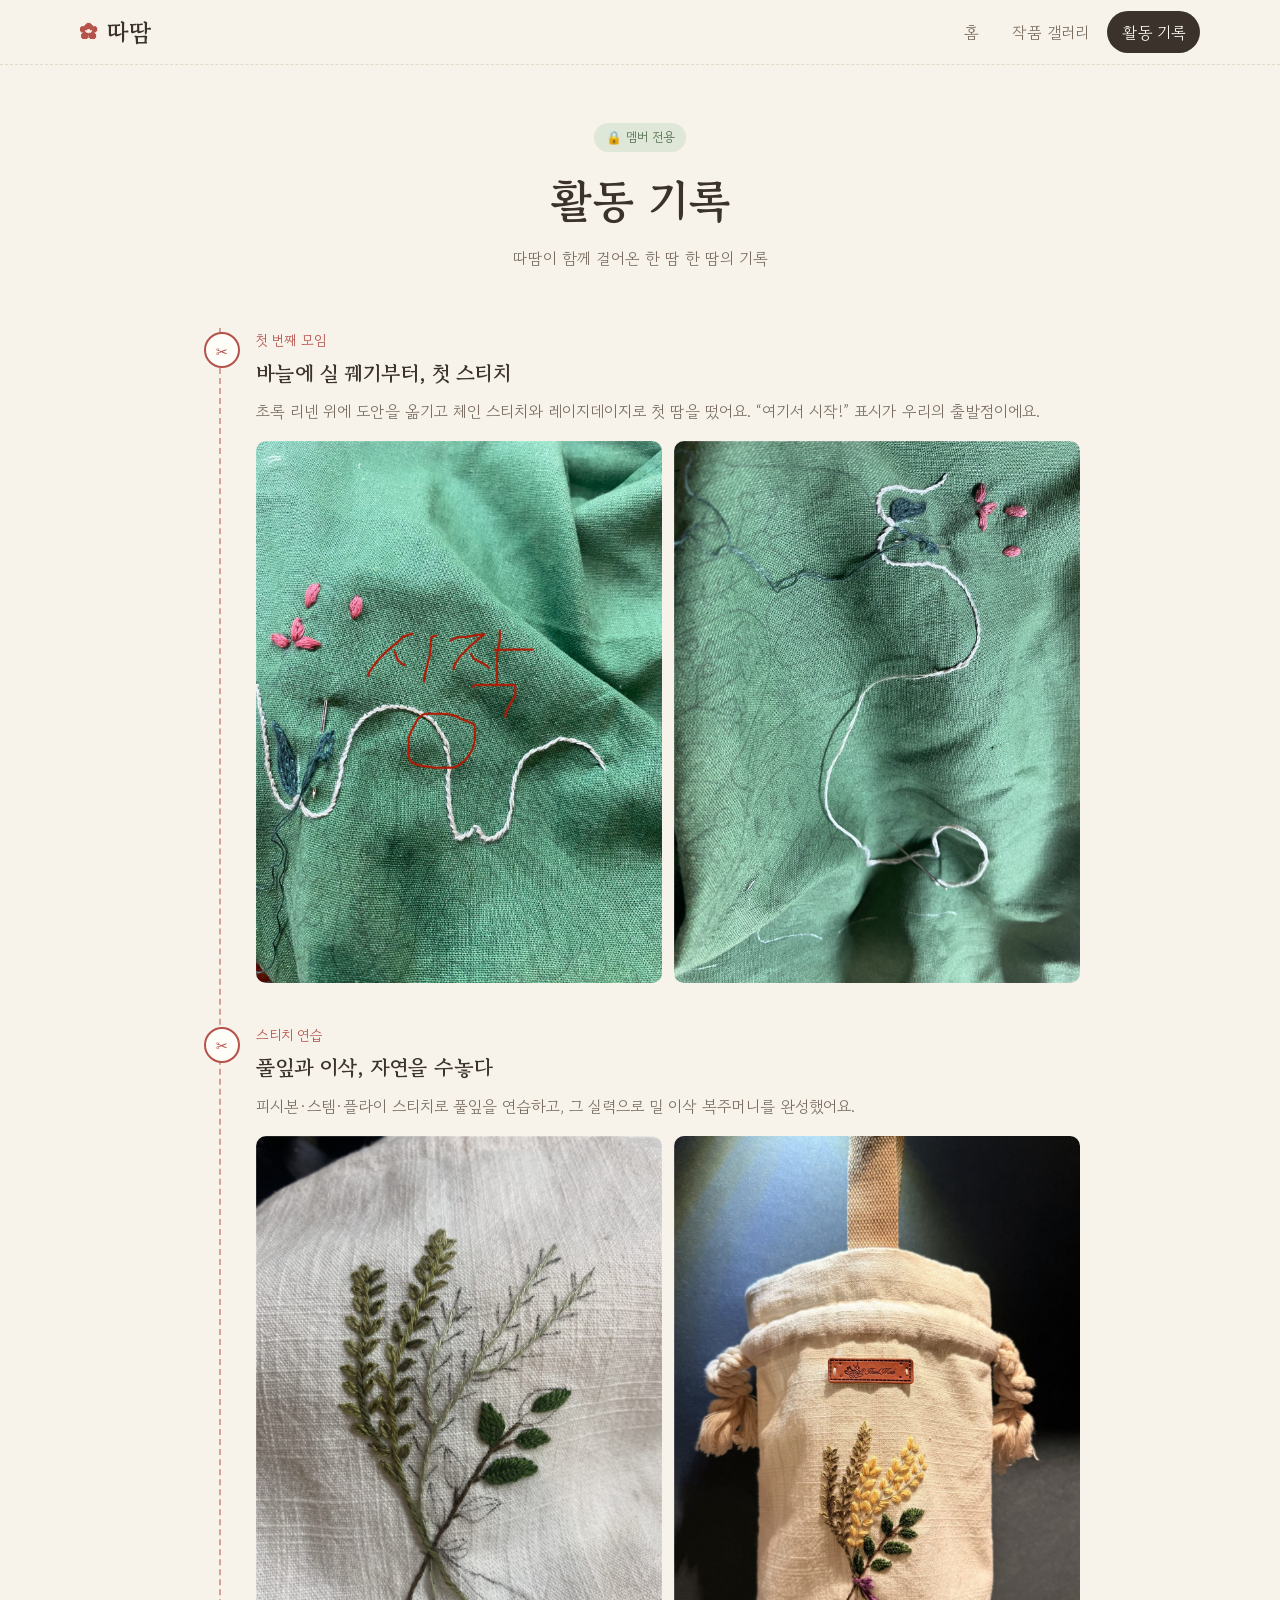
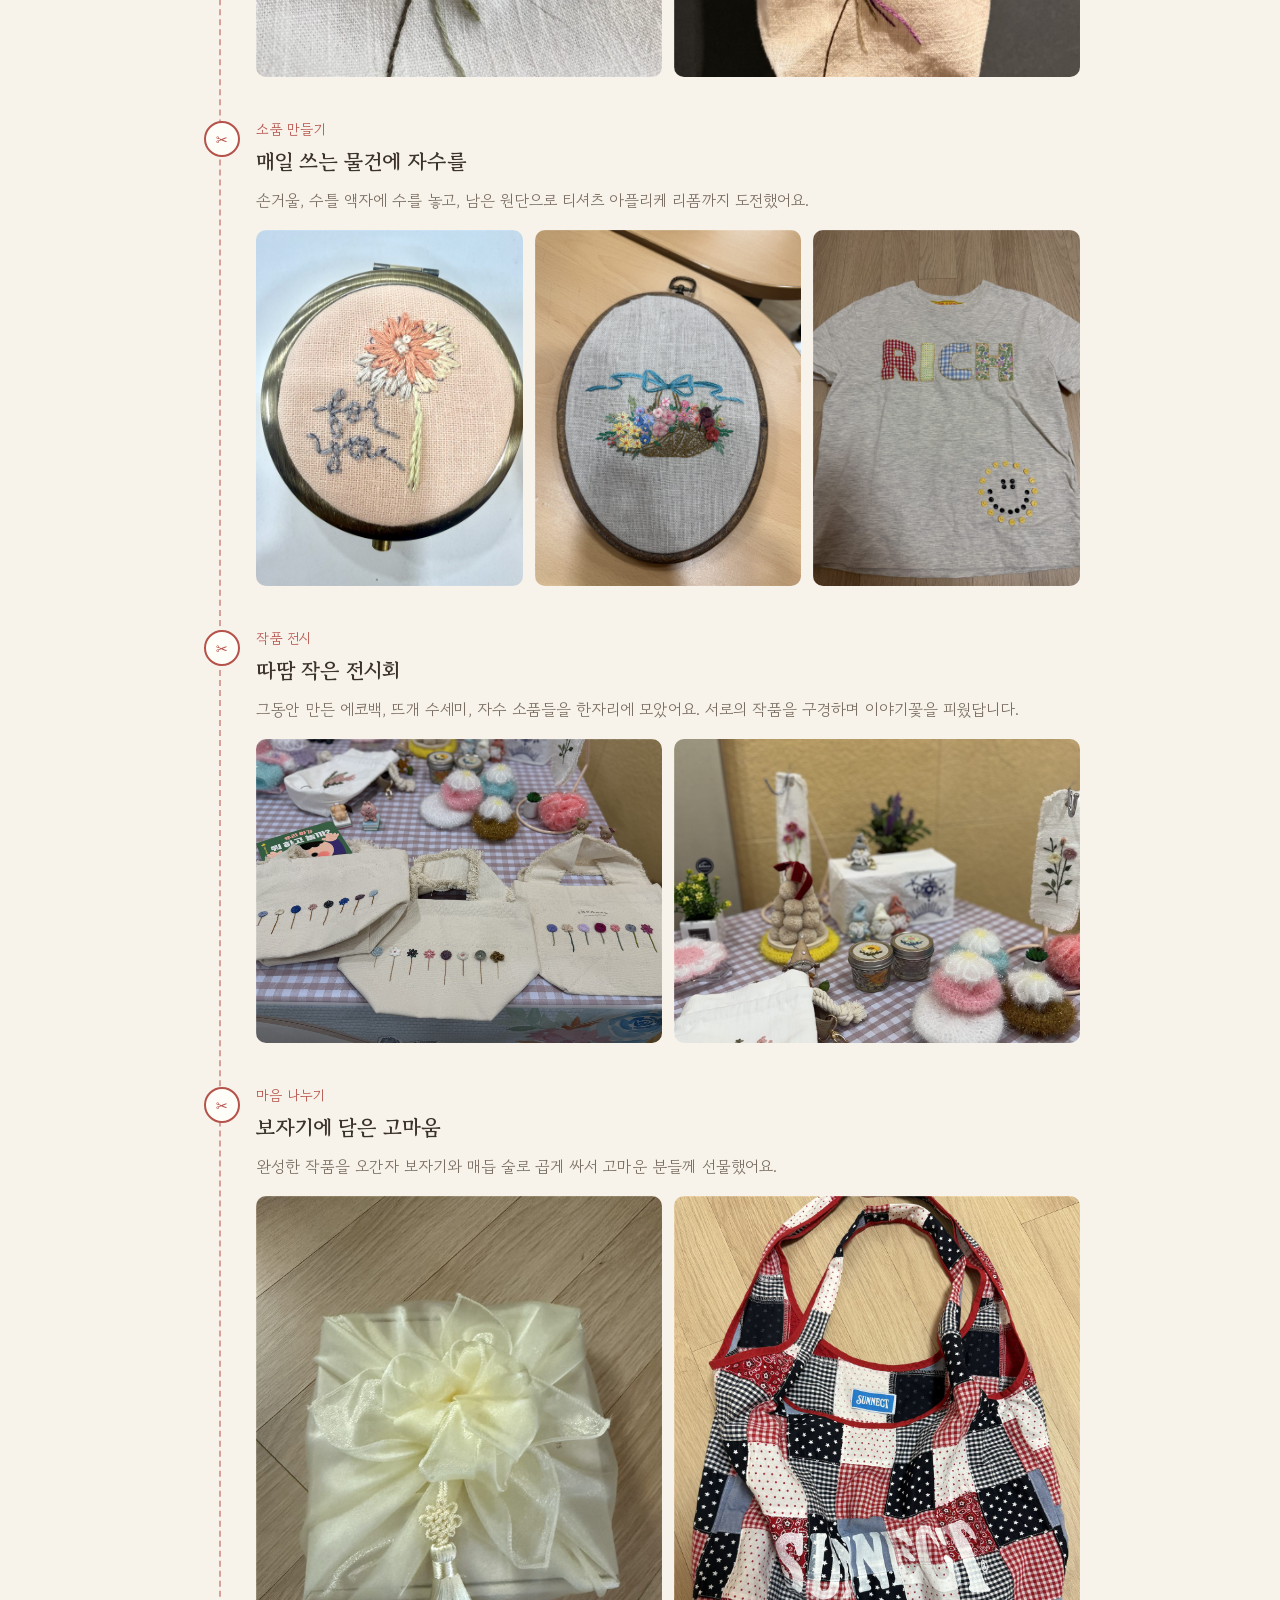
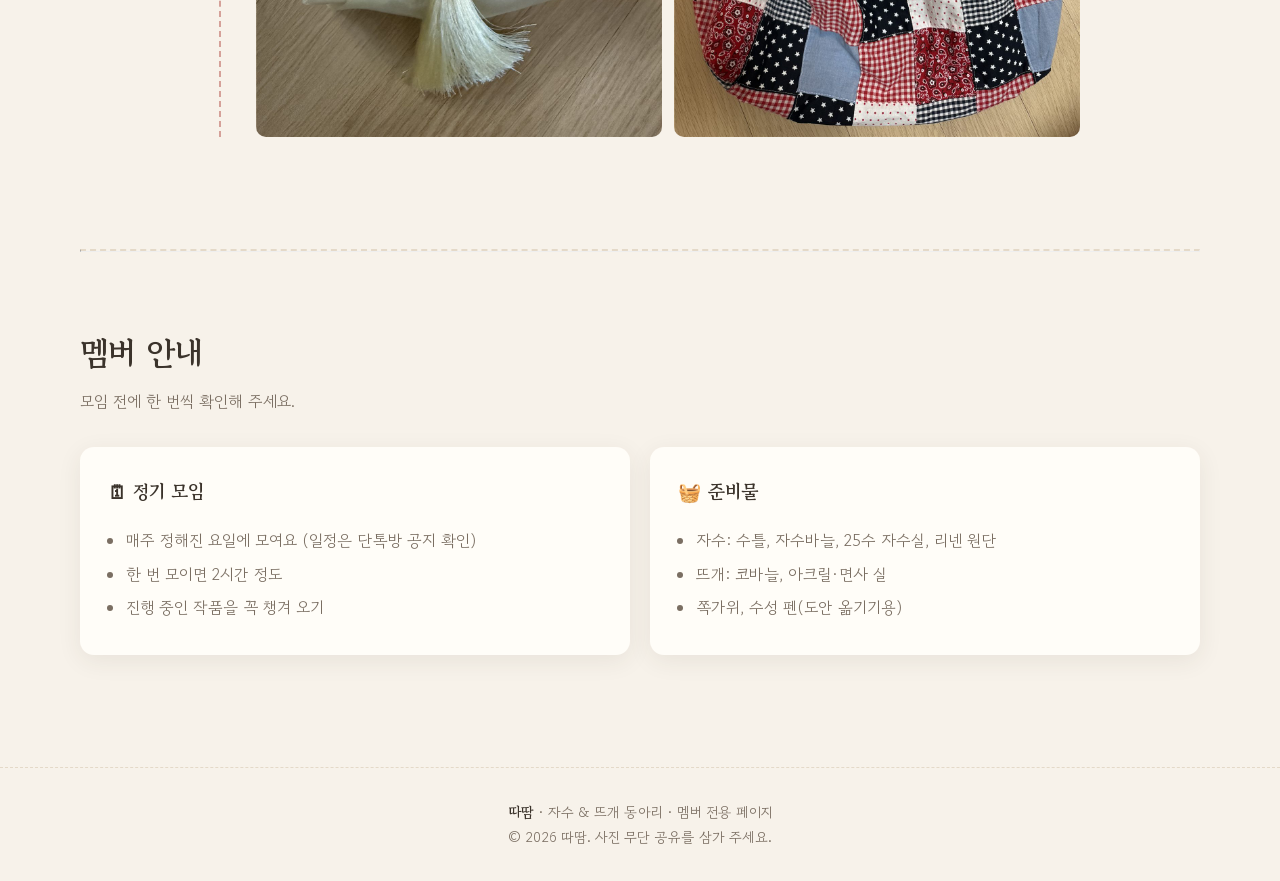
==== activity.html @ 3b5b3d84 "따땀 동아리 홈페이지 첫 버전 (홈, 갤러리, 활동 기록)" ====
<!DOCTYPE html>
<html lang="ko">
<head>
  <meta charset="UTF-8">
  <meta name="viewport" content="width=device-width, initial-scale=1.0">
  <meta name="robots" content="noindex, nofollow">
  <title>활동 기록 · 따땀</title>
  <link rel="preconnect" href="https://fonts.googleapis.com">
  <link rel="preconnect" href="https://fonts.gstatic.com" crossorigin>
  <link href="https://fonts.googleapis.com/css2?family=Gowun+Batang:wght@400;700&family=Gowun+Dodum&display=swap" rel="stylesheet">
  <link rel="icon" href="data:image/svg+xml,<svg xmlns=%22http://www.w3.org/2000/svg%22 viewBox=%220 0 100 100%22><text y=%22.9em%22 font-size=%2290%22>🧵</text></svg>">
  <link rel="stylesheet" href="css/style.css">
</head>
<body>
  <header class="site-header">
    <div class="wrap">
      <a href="index.html" class="logo"><span class="needle">✿</span>따땀</a>
      <button class="menu-btn" aria-label="메뉴 열기" aria-expanded="false">☰</button>
      <nav class="nav">
        <a href="index.html">홈</a>
        <a href="gallery.html">작품 갤러리</a>
        <a href="activity.html" aria-current="page">활동 기록</a>
      </nav>
    </div>
  </header>

  <main class="wrap">
    <div class="page-head">
      <span class="members-badge">🔒 멤버 전용</span>
      <h1>활동 기록</h1>
      <p>따땀이 함께 걸어온 한 땀 한 땀의 기록</p>
    </div>

    <!-- 날짜·내용은 실제 활동에 맞게 수정하세요 -->
    <section class="section" style="padding-top:32px">
      <div class="timeline">
        <article class="t-item">
          <div class="when">첫 번째 모임</div>
          <h3>바늘에 실 꿰기부터, 첫 스티치</h3>
          <p>초록 리넨 위에 도안을 옮기고 체인 스티치와 레이지데이지로 첫 땀을 떴어요.
             “여기서 시작!” 표시가 우리의 출발점이에요.</p>
          <div class="t-photos tall">
            <img src="images/img_6713.jpg" alt="초록 리넨에 시작 표시와 함께 수놓은 첫 스티치" loading="lazy">
            <img src="images/img_6711.jpg" alt="초록 리넨 위 진행 중인 덩굴 자수" loading="lazy">
          </div>
        </article>

        <article class="t-item">
          <div class="when">스티치 연습</div>
          <h3>풀잎과 이삭, 자연을 수놓다</h3>
          <p>피시본·스템·플라이 스티치로 풀잎을 연습하고, 그 실력으로 밀 이삭 복주머니를 완성했어요.</p>
          <div class="t-photos tall">
            <img src="images/img_6712.jpg" alt="흰 리넨 위 풀잎 자수 연습" loading="lazy">
            <img src="images/img_6845.jpg" alt="밀 이삭 자수 복주머니 완성작" loading="lazy">
          </div>
        </article>

        <article class="t-item">
          <div class="when">소품 만들기</div>
          <h3>매일 쓰는 물건에 자수를</h3>
          <p>손거울, 수틀 액자에 수를 놓고, 남은 원단으로 티셔츠 아플리케 리폼까지 도전했어요.</p>
          <div class="t-photos tall">
            <img src="images/img_6992.jpg" alt="for you 자수 손거울" loading="lazy">
            <img src="images/img_6995.jpg" alt="꽃바구니 수틀 자수" loading="lazy">
            <img src="images/img_1154.jpg" alt="RICH 아플리케 티셔츠" loading="lazy">
          </div>
        </article>

        <article class="t-item">
          <div class="when">작품 전시</div>
          <h3>따땀 작은 전시회</h3>
          <p>그동안 만든 에코백, 뜨개 수세미, 자수 소품들을 한자리에 모았어요. 서로의 작품을 구경하며 이야기꽃을 피웠답니다.</p>
          <div class="t-photos">
            <img src="images/img_7739.jpg" alt="꽃줄 자수 에코백 전시" loading="lazy">
            <img src="images/img_7738.jpg" alt="뜨개 수세미와 자수 소품 전시 테이블" loading="lazy">
          </div>
        </article>

        <article class="t-item">
          <div class="when">마음 나누기</div>
          <h3>보자기에 담은 고마움</h3>
          <p>완성한 작품을 오간자 보자기와 매듭 술로 곱게 싸서 고마운 분들께 선물했어요.</p>
          <div class="t-photos tall">
            <img src="images/img_6355.jpg" alt="매듭 술을 단 보자기 선물 포장" loading="lazy">
            <img src="images/img_1153.jpg" alt="패치워크 숄더백" loading="lazy">
          </div>
        </article>
      </div>
    </section>

    <hr class="stitch">

    <section class="section">
      <h2 class="section-title">멤버 안내</h2>
      <p class="section-sub">모임 전에 한 번씩 확인해 주세요.</p>
      <div class="info-grid">
        <div class="card">
          <h3>🗓 정기 모임</h3>
          <ul>
            <li>매주 정해진 요일에 모여요 (일정은 단톡방 공지 확인)</li>
            <li>한 번 모이면 2시간 정도</li>
            <li>진행 중인 작품을 꼭 챙겨 오기</li>
          </ul>
        </div>
        <div class="card">
          <h3>🧺 준비물</h3>
          <ul>
            <li>자수: 수틀, 자수바늘, 25수 자수실, 리넨 원단</li>
            <li>뜨개: 코바늘, 아크릴·면사 실</li>
            <li>쪽가위, 수성 펜(도안 옮기기용)</li>
          </ul>
        </div>
      </div>
    </section>
  </main>

  <footer class="site-footer">
    <div class="wrap">
      <strong>따땀</strong> · 자수 &amp; 뜨개 동아리 · 멤버 전용 페이지<br>
      © <span id="year"></span> 따땀. 사진 무단 공유를 삼가 주세요.
    </div>
  </footer>
  <script src="js/main.js"></script>
</body>
</html>
---- css/style.css ----
/* 따땀 — 자수·뜨개 동아리 */
:root {
  --bg: #f7f2ea;
  --paper: #fffdf8;
  --ink: #3b332b;
  --muted: #7a6e62;
  --line: #e4d9c8;
  --accent: #b5524a;      /* 실 빨강 */
  --accent-soft: #f1dcd6;
  --green: #4f6b4a;       /* 리넨 초록 */
  --green-soft: #dfe7d8;
  --shadow: 0 6px 24px rgba(59, 51, 43, .08);
  --radius: 14px;
  --serif: "Gowun Batang", "Noto Serif KR", serif;
  --sans: "Gowun Dodum", "Noto Sans KR", system-ui, sans-serif;
}

* { box-sizing: border-box; }
html { scroll-behavior: smooth; }
body {
  margin: 0;
  background: var(--bg);
  color: var(--ink);
  font-family: var(--sans);
  line-height: 1.75;
  word-break: keep-all;
}
img { max-width: 100%; display: block; }
a { color: inherit; }

.wrap { width: min(1120px, 100% - 32px); margin-inline: auto; }

/* ---------- 헤더 ---------- */
.site-header {
  position: sticky; top: 0; z-index: 50;
  background: rgba(247, 242, 234, .92);
  backdrop-filter: blur(8px);
  border-bottom: 1px dashed var(--line);
}
.site-header .wrap {
  display: flex; align-items: center; justify-content: space-between;
  height: 64px;
}
.logo {
  font-family: var(--serif); font-size: 1.5rem; font-weight: 700;
  text-decoration: none; display: flex; align-items: center; gap: .5rem;
}
.logo .needle { color: var(--accent); font-size: 1.1rem; }
.nav { display: flex; gap: .25rem; }
.nav a {
  text-decoration: none; padding: .45rem .9rem; border-radius: 999px;
  color: var(--muted); transition: background .2s, color .2s;
}
.nav a:hover { background: var(--accent-soft); color: var(--ink); }
.nav a[aria-current="page"] { background: var(--ink); color: var(--paper); }
.menu-btn {
  display: none; background: none; border: 1px solid var(--line);
  border-radius: 10px; padding: .4rem .7rem; font: inherit; cursor: pointer; color: var(--ink);
}

@media (max-width: 640px) {
  .menu-btn { display: block; }
  .nav {
    position: absolute; top: 64px; left: 0; right: 0;
    flex-direction: column; padding: .5rem 16px 1rem;
    background: var(--bg); border-bottom: 1px dashed var(--line);
    display: none;
  }
  .nav.open { display: flex; }
}

/* ---------- 공통 ---------- */
.members-badge {
  display: inline-flex; align-items: center; gap: .4rem;
  font-size: .8rem; color: var(--green);
  background: var(--green-soft); padding: .2rem .7rem; border-radius: 999px;
}
.section { padding: 72px 0; }
.section-title {
  font-family: var(--serif); font-size: clamp(1.5rem, 3vw, 2rem);
  margin: 0 0 .4rem;
}
.section-sub { color: var(--muted); margin: 0 0 2rem; }
.stitch { border-top: 2px dashed var(--line); margin: 0; }

.card {
  background: var(--paper); border-radius: var(--radius);
  box-shadow: var(--shadow); overflow: hidden;
}
.btn {
  display: inline-block; text-decoration: none;
  padding: .7rem 1.4rem; border-radius: 999px;
  background: var(--ink); color: var(--paper); transition: transform .2s;
}
.btn:hover { transform: translateY(-2px); }
.btn.ghost { background: transparent; color: var(--ink); border: 1px solid var(--ink); }

/* ---------- 홈: 히어로 ---------- */
.hero { padding: 56px 0 72px; }
.hero .wrap {
  display: grid; grid-template-columns: 1.05fr .95fr; gap: 48px; align-items: center;
}
.hero h1 {
  font-family: var(--serif); font-size: clamp(2.4rem, 6vw, 4rem);
  line-height: 1.2; margin: .8rem 0 1rem;
}
.hero h1 em { font-style: normal; color: var(--accent); }
.hero p { color: var(--muted); font-size: 1.05rem; max-width: 30em; }
.hero .actions { display: flex; gap: .7rem; flex-wrap: wrap; margin-top: 1.6rem; }
.hero-photo { position: relative; }
.hero-photo img {
  border-radius: 200px 200px var(--radius) var(--radius);
  aspect-ratio: 4 / 5; object-fit: cover; width: 100%;
  box-shadow: var(--shadow);
}
.hero-photo::after {
  content: ""; position: absolute; inset: -12px;
  border: 2px dashed var(--accent); opacity: .45;
  border-radius: 212px 212px 22px 22px; pointer-events: none;
}
@media (max-width: 820px) {
  .hero .wrap { grid-template-columns: 1fr; }
  .hero-photo { max-width: 420px; margin: 12px auto 0; }
}

/* ---------- 홈: 소개 ---------- */
.about-grid { display: grid; grid-template-columns: repeat(3, 1fr); gap: 20px; }
.about-grid .card { padding: 28px; }
.about-grid .icon { font-size: 1.8rem; }
.about-grid h3 { font-family: var(--serif); margin: .5rem 0 .3rem; }
.about-grid p { margin: 0; color: var(--muted); }
@media (max-width: 820px) { .about-grid { grid-template-columns: 1fr; } }

/* ---------- 홈: 최근 작품 ---------- */
.featured {
  display: grid; gap: 16px;
  grid-template-columns: 1.2fr 1fr 1fr;
  grid-template-rows: 260px 260px;
}
.featured figure { margin: 0; position: relative; border-radius: var(--radius); overflow: hidden; }
.featured figure:first-child { grid-row: span 2; }
.featured figure:last-child { grid-column: span 2; }
.featured img { width: 100%; height: 100%; object-fit: cover; transition: transform .5s; }
.featured figure:hover img { transform: scale(1.04); }
.featured figcaption {
  position: absolute; left: 12px; bottom: 12px;
  background: rgba(255, 253, 248, .92); padding: .25rem .8rem;
  border-radius: 999px; font-size: .88rem;
}
@media (max-width: 820px) {
  .featured { grid-template-columns: 1fr 1fr; grid-template-rows: auto; }
  .featured figure { aspect-ratio: 1; }
  .featured figure:first-child { grid-row: auto; grid-column: span 2; aspect-ratio: 4 / 3; }
  .featured figure:last-child { grid-column: span 2; aspect-ratio: 4 / 3; }
}

.quote {
  text-align: center; font-family: var(--serif);
  font-size: clamp(1.2rem, 2.6vw, 1.6rem); padding: 64px 16px; color: var(--green);
}
.quote small { display: block; font-family: var(--sans); font-size: .9rem; color: var(--muted); margin-top: .6rem; }

/* ---------- 페이지 헤드 ---------- */
.page-head { padding: 56px 0 24px; text-align: center; }
.page-head h1 { font-family: var(--serif); font-size: clamp(2rem, 5vw, 2.8rem); margin: .6rem 0 .3rem; }
.page-head p { color: var(--muted); margin: 0; }

/* ---------- 갤러리 ---------- */
.filters { display: flex; flex-wrap: wrap; gap: .5rem; justify-content: center; margin: 24px 0 32px; }
.filters button {
  font: inherit; cursor: pointer; padding: .4rem 1rem; border-radius: 999px;
  border: 1px solid var(--line); background: var(--paper); color: var(--muted);
}
.filters button.active { background: var(--accent); border-color: var(--accent); color: #fff; }

.masonry { columns: 3 260px; column-gap: 16px; }
.masonry figure {
  break-inside: avoid; margin: 0 0 16px; cursor: zoom-in;
  background: var(--paper); border-radius: var(--radius); overflow: hidden; box-shadow: var(--shadow);
}
.masonry figure.hide { display: none; }
.masonry img { width: 100%; transition: opacity .3s; }
.masonry figure:hover img { opacity: .9; }
.masonry figcaption { padding: .7rem 1rem .9rem; font-size: .93rem; }
.masonry figcaption .tag { display: inline-block; font-size: .75rem; color: var(--green); margin-right: .3rem; }

/* 라이트박스 */
.lightbox {
  position: fixed; inset: 0; z-index: 100; display: none;
  align-items: center; justify-content: center; flex-direction: column;
  background: rgba(30, 26, 22, .92); padding: 16px;
}
.lightbox.open { display: flex; }
.lightbox img { max-height: 82vh; max-width: 100%; border-radius: 8px; }
.lightbox p { color: #f3ece2; margin: .8rem 0 0; text-align: center; }
.lightbox button {
  position: absolute; background: rgba(255,255,255,.12); color: #fff; border: 0;
  width: 44px; height: 44px; border-radius: 50%; font-size: 1.3rem; cursor: pointer;
}
.lb-close { top: 16px; right: 16px; }
.lb-prev { left: 16px; top: 50%; transform: translateY(-50%); }
.lb-next { right: 16px; top: 50%; transform: translateY(-50%); }

/* ---------- 활동 ---------- */
.timeline { position: relative; max-width: 880px; margin: 0 auto; }
.timeline::before {
  content: ""; position: absolute; left: 19px; top: 0; bottom: 0;
  border-left: 2px dashed var(--accent); opacity: .5;
}
.t-item { position: relative; padding-left: 56px; margin-bottom: 40px; }
.t-item::before {
  content: "✂"; position: absolute; left: 4px; top: 4px;
  width: 32px; height: 32px; border-radius: 50%;
  background: var(--paper); border: 2px solid var(--accent); color: var(--accent);
  display: grid; place-items: center; font-size: .9rem;
}
.t-item .when { color: var(--accent); font-size: .88rem; }
.t-item h3 { font-family: var(--serif); margin: .1rem 0 .4rem; font-size: 1.3rem; }
.t-item p { margin: 0 0 1rem; color: var(--muted); }
.t-photos { display: grid; grid-template-columns: repeat(auto-fit, minmax(180px, 1fr)); gap: 12px; }
.t-photos img { border-radius: 10px; aspect-ratio: 4 / 3; object-fit: cover; width: 100%; }
.t-photos.tall img { aspect-ratio: 3 / 4; }
@media (max-width: 520px) {
  .t-photos { grid-template-columns: 1fr 1fr; gap: 8px; }
  .t-item { padding-left: 48px; }
}

.info-grid { display: grid; grid-template-columns: 1fr 1fr; gap: 20px; }
.info-grid .card { padding: 28px; }
.info-grid h3 { font-family: var(--serif); margin-top: 0; }
.info-grid ul { padding-left: 1.1rem; margin: 0; color: var(--muted); }
.info-grid li { margin-bottom: .35rem; }
@media (max-width: 720px) { .info-grid { grid-template-columns: 1fr; } }

/* ---------- 푸터 ---------- */
.site-footer {
  border-top: 1px dashed var(--line); padding: 32px 0; margin-top: 40px;
  color: var(--muted); font-size: .88rem; text-align: center;
}
.site-footer strong { font-family: var(--serif); color: var(--ink); }
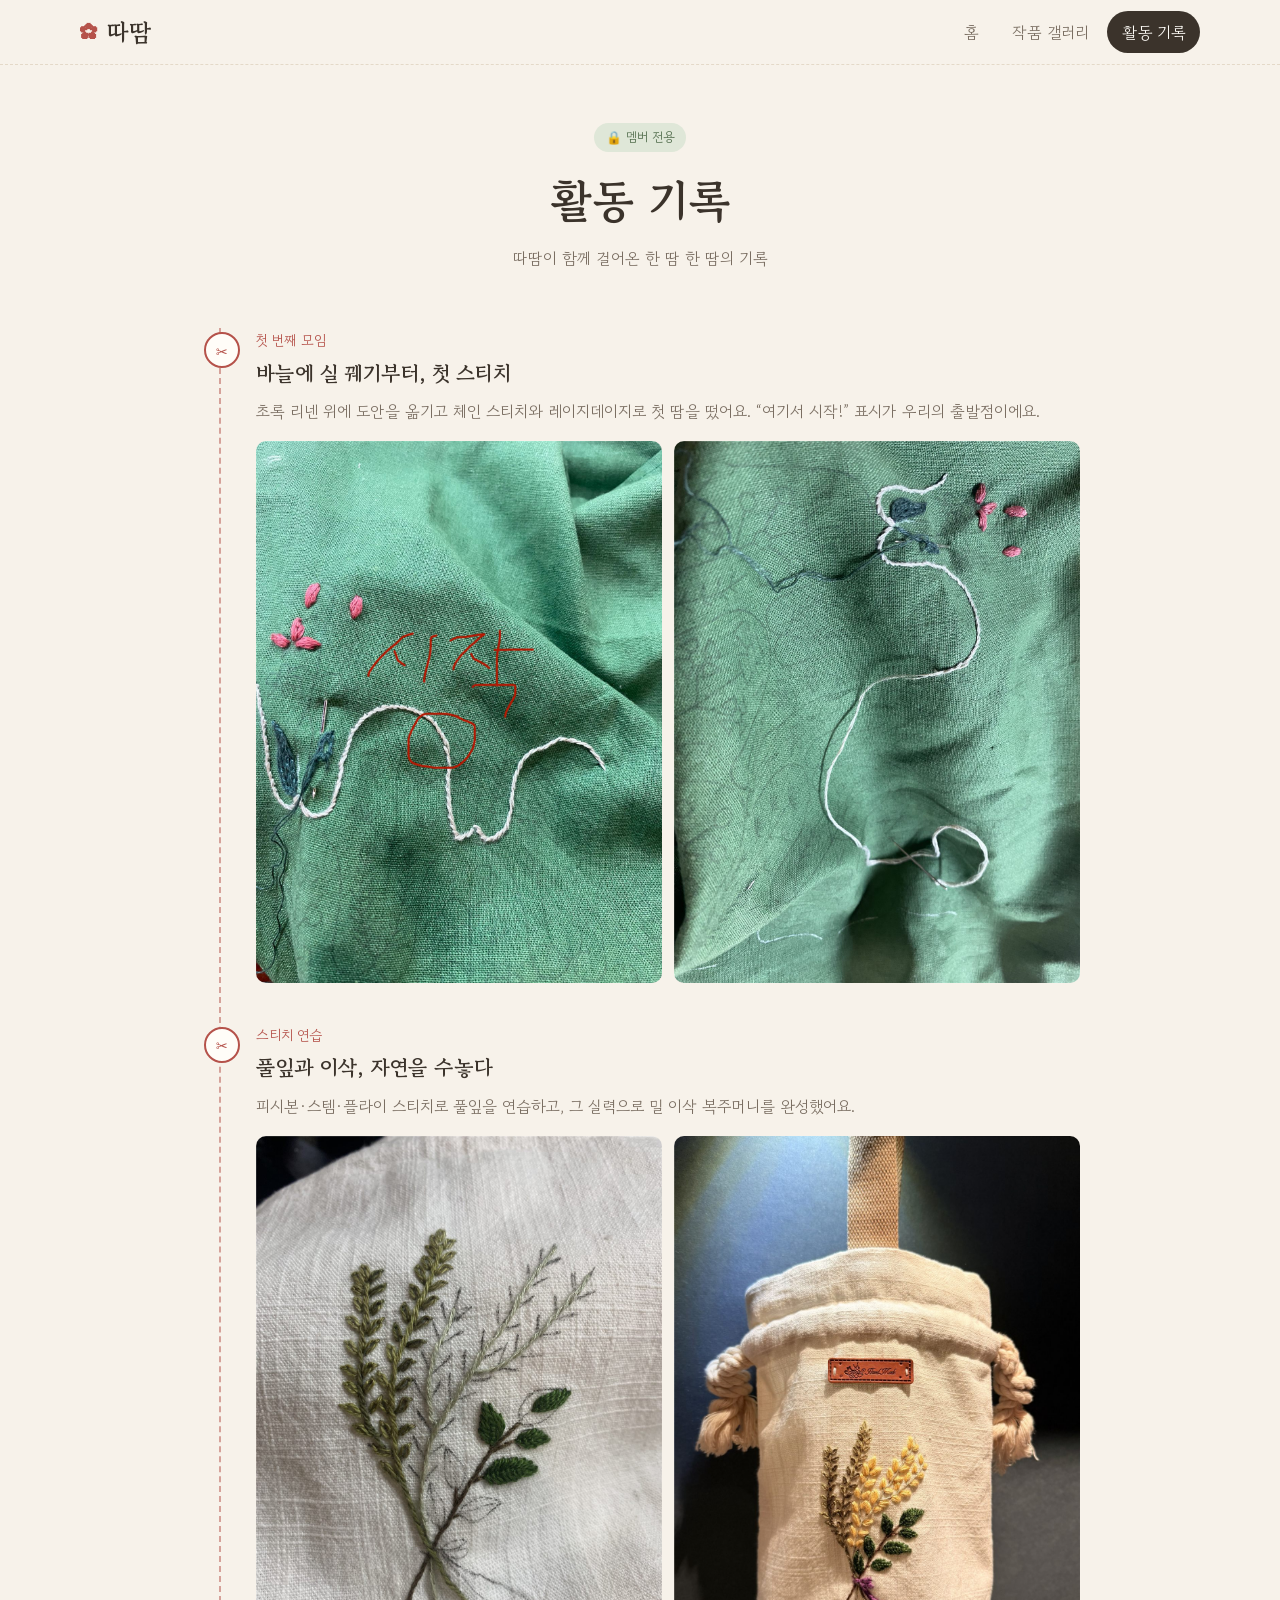
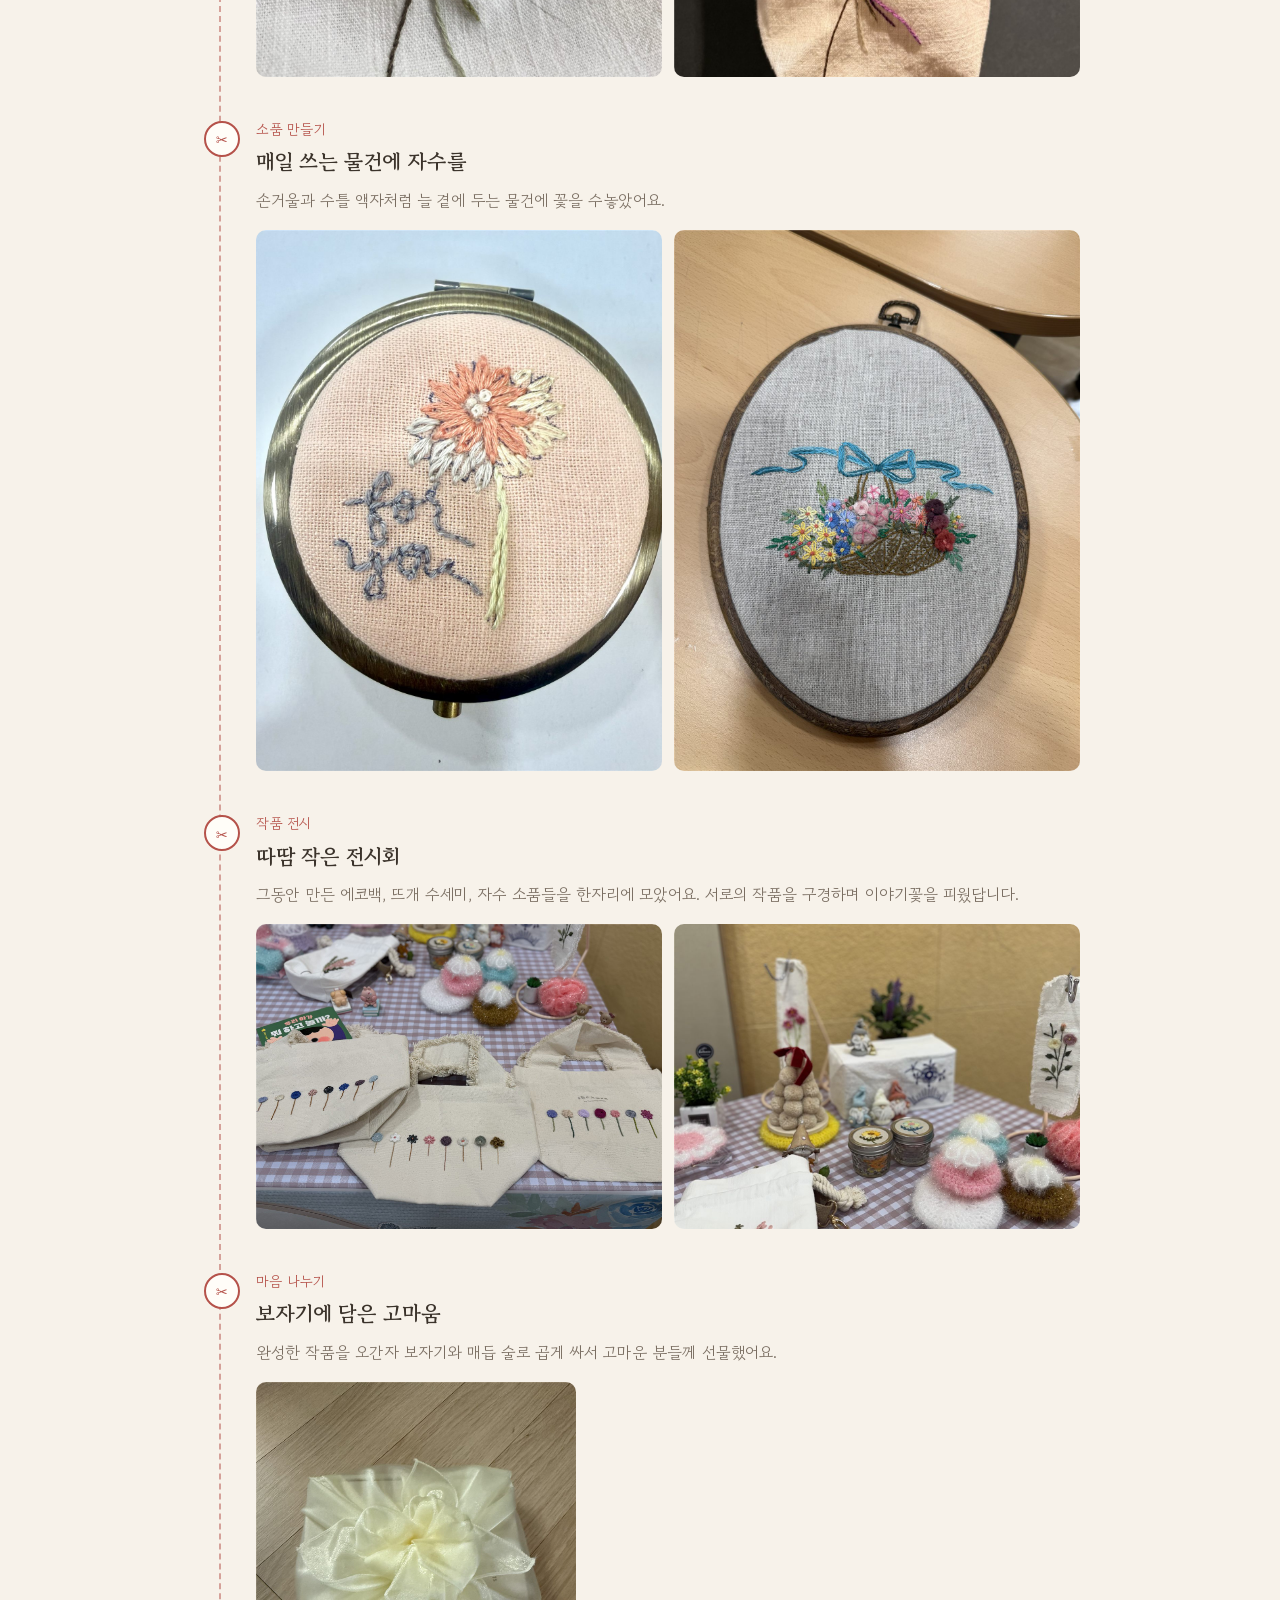
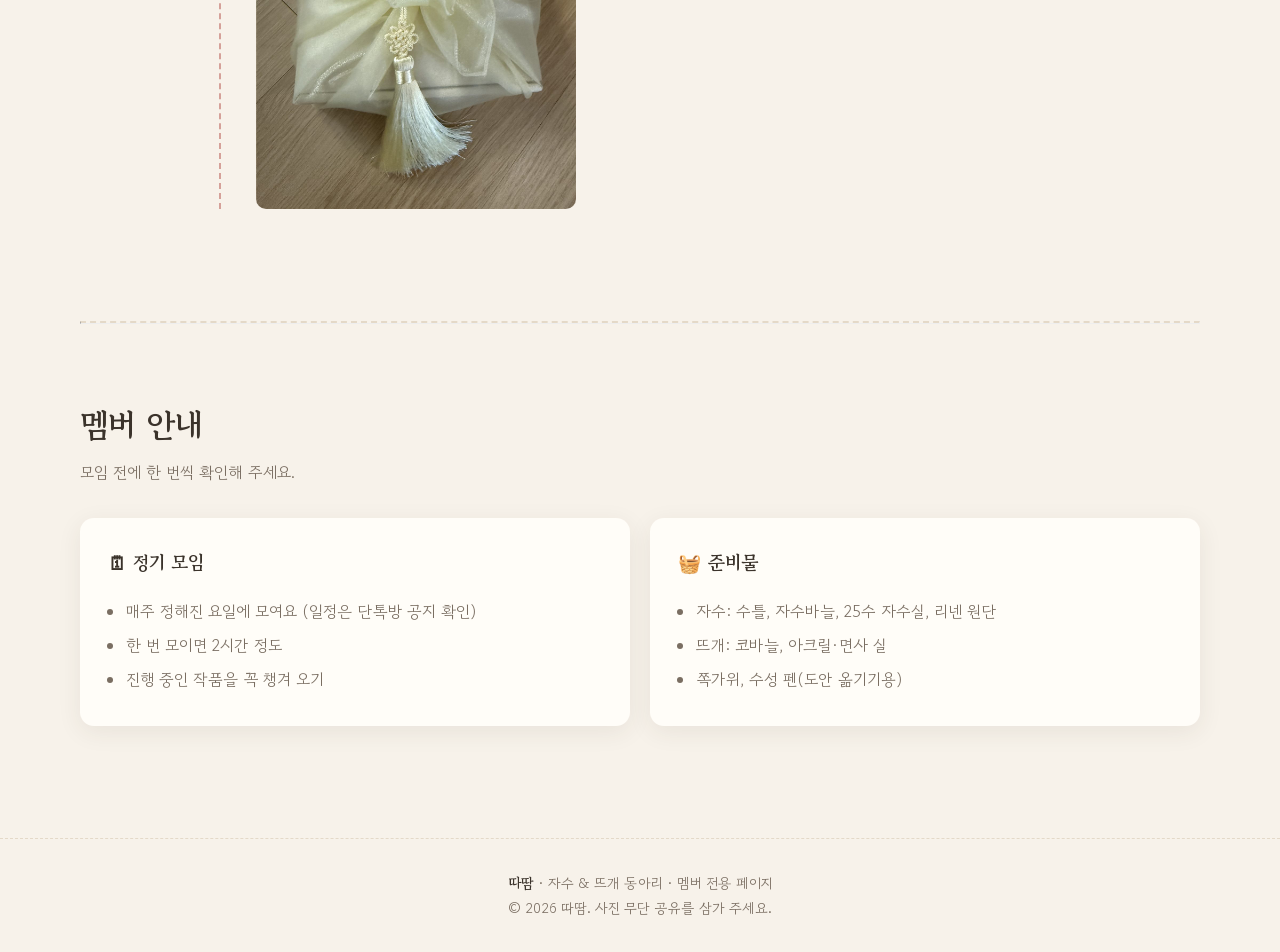
==== commit 3ed91144: "아플리케 티셔츠, 패치워크 숄더백 사진 제외" ====
--- a/activity.html
+++ b/activity.html
@@ -58,11 +58,10 @@
         <article class="t-item">
           <div class="when">소품 만들기</div>
           <h3>매일 쓰는 물건에 자수를</h3>
-          <p>손거울, 수틀 액자에 수를 놓고, 남은 원단으로 티셔츠 아플리케 리폼까지 도전했어요.</p>
+          <p>손거울과 수틀 액자처럼 늘 곁에 두는 물건에 꽃을 수놓았어요.</p>
           <div class="t-photos tall">
             <img src="images/img_6992.jpg" alt="for you 자수 손거울" loading="lazy">
             <img src="images/img_6995.jpg" alt="꽃바구니 수틀 자수" loading="lazy">
-            <img src="images/img_1154.jpg" alt="RICH 아플리케 티셔츠" loading="lazy">
           </div>
         </article>
 
@@ -82,7 +81,6 @@
           <p>완성한 작품을 오간자 보자기와 매듭 술로 곱게 싸서 고마운 분들께 선물했어요.</p>
           <div class="t-photos tall">
             <img src="images/img_6355.jpg" alt="매듭 술을 단 보자기 선물 포장" loading="lazy">
-            <img src="images/img_1153.jpg" alt="패치워크 숄더백" loading="lazy">
           </div>
         </article>
       </div>
--- a/css/style.css
+++ b/css/style.css
@@ -220,6 +220,7 @@
 .t-photos { display: grid; grid-template-columns: repeat(auto-fit, minmax(180px, 1fr)); gap: 12px; }
 .t-photos img { border-radius: 10px; aspect-ratio: 4 / 3; object-fit: cover; width: 100%; }
 .t-photos.tall img { aspect-ratio: 3 / 4; }
+.t-photos img:only-child { max-width: 320px; }
 @media (max-width: 520px) {
   .t-photos { grid-template-columns: 1fr 1fr; gap: 8px; }
   .t-item { padding-left: 48px; }
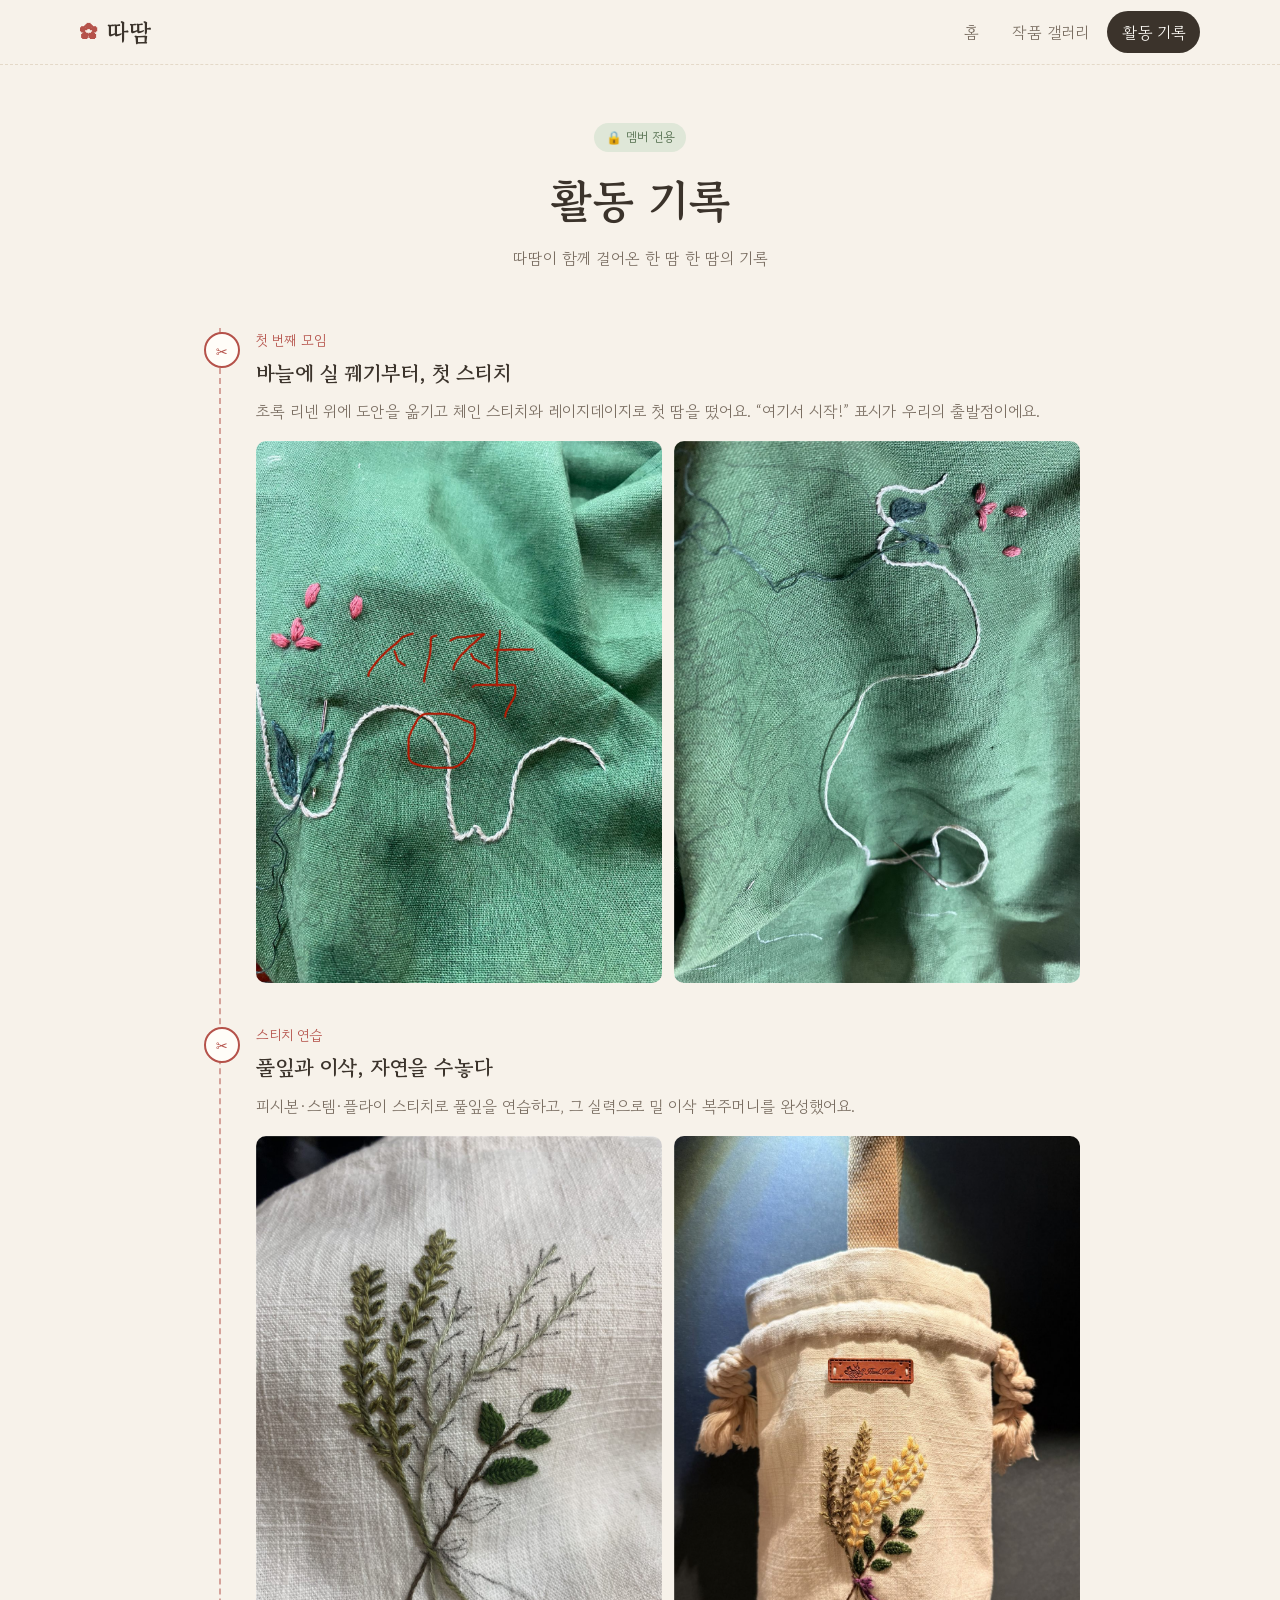
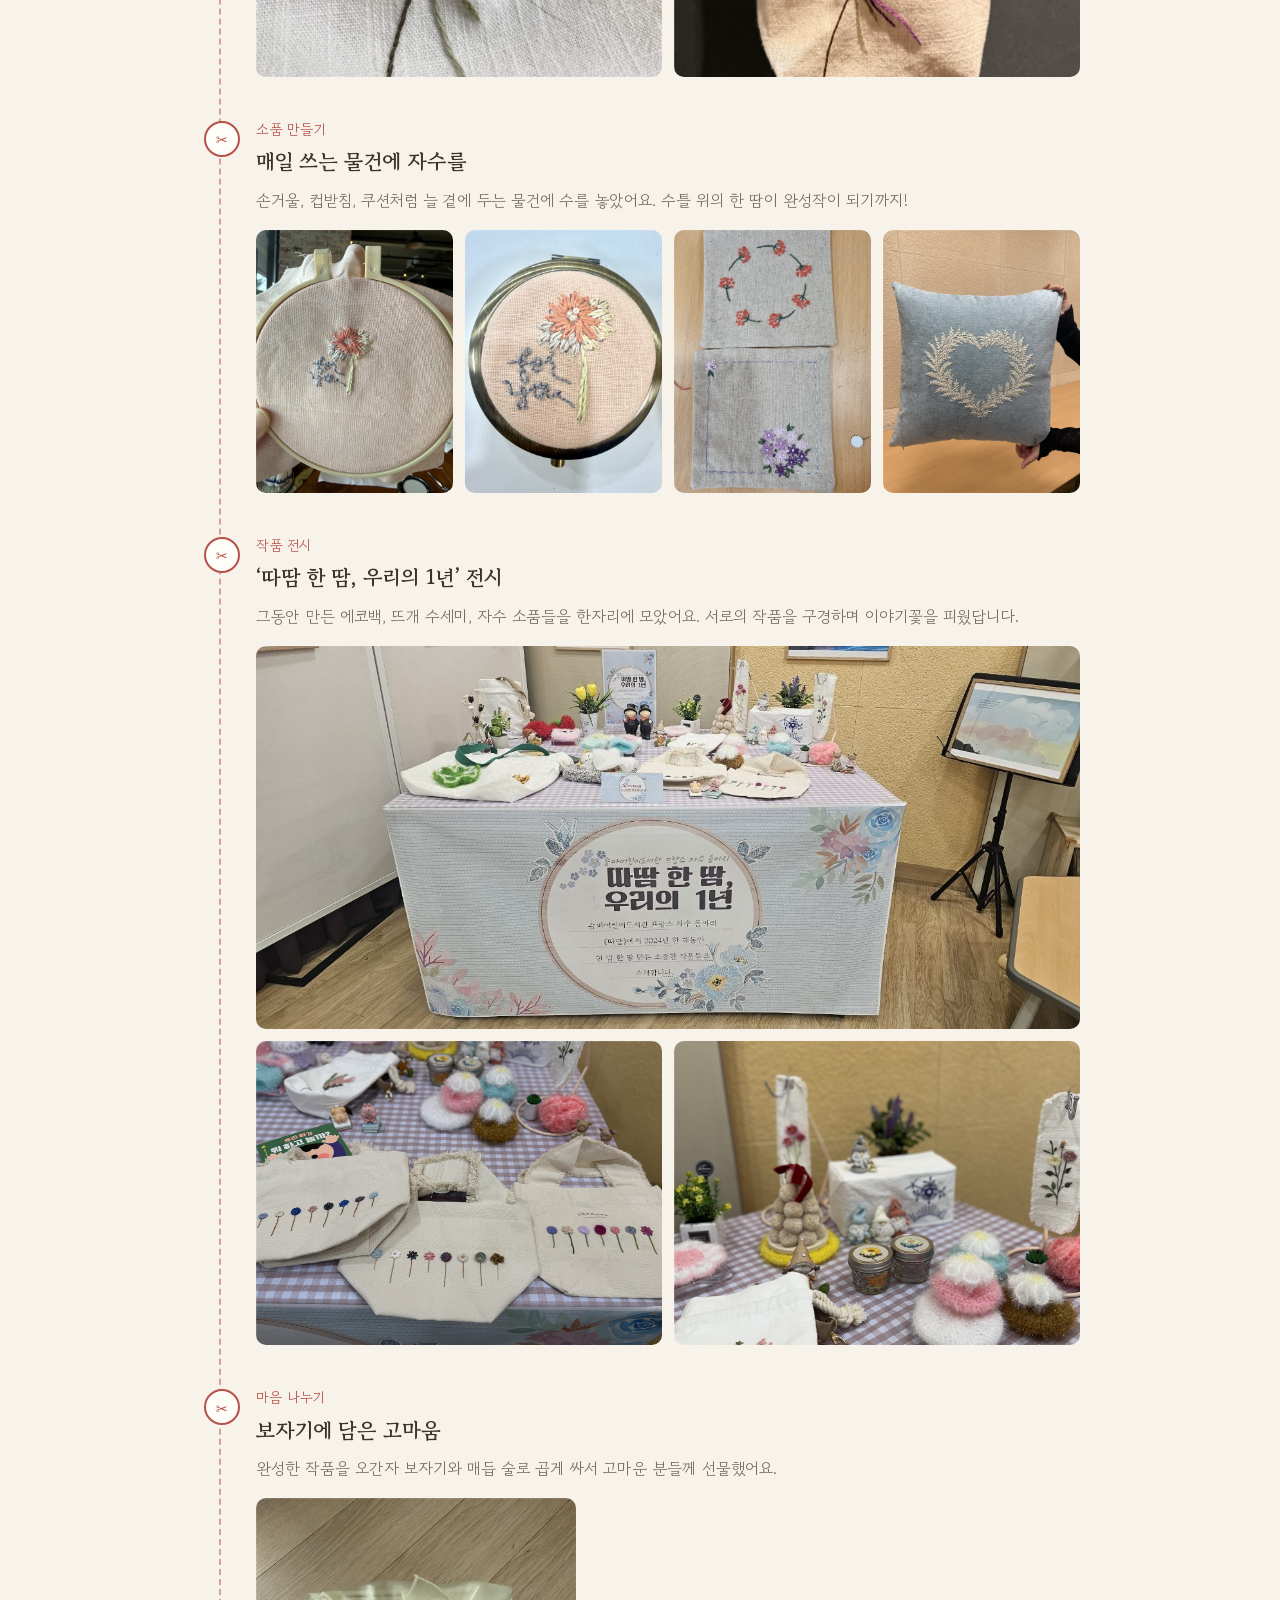
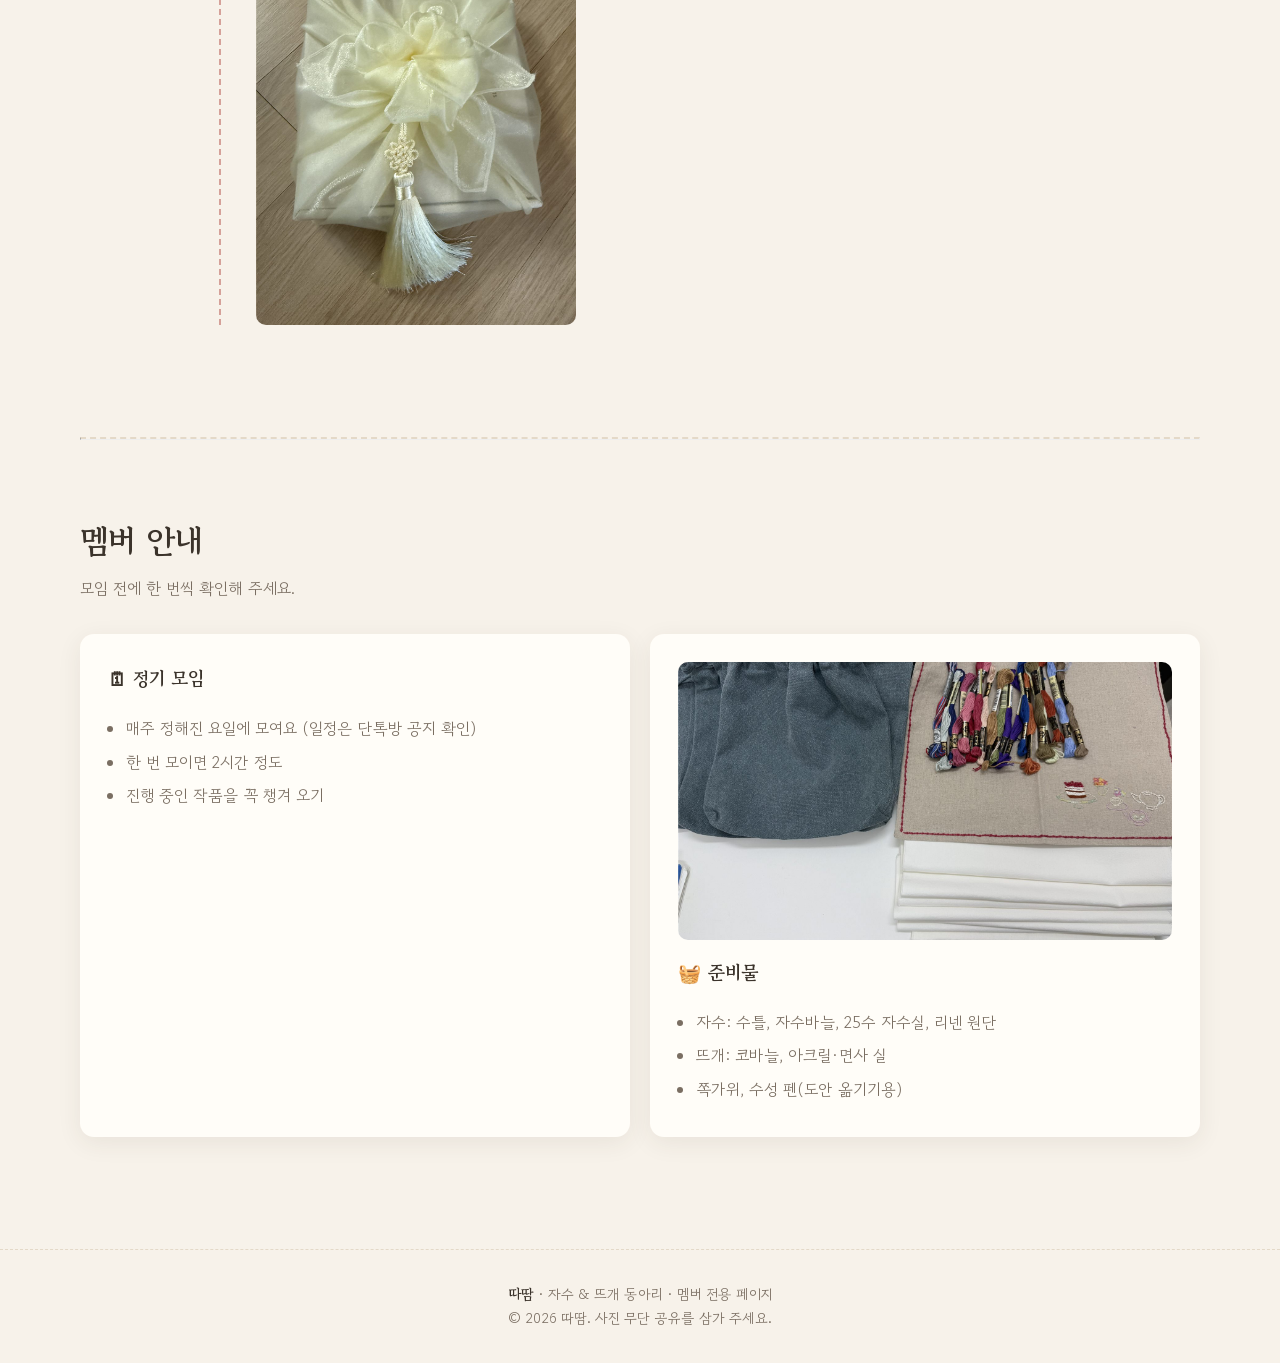
==== commit 06796a48: "새 사진 5장 추가 및 사진 구성 재배치" ====
--- a/activity.html
+++ b/activity.html
@@ -58,18 +58,21 @@
         <article class="t-item">
           <div class="when">소품 만들기</div>
           <h3>매일 쓰는 물건에 자수를</h3>
-          <p>손거울과 수틀 액자처럼 늘 곁에 두는 물건에 꽃을 수놓았어요.</p>
+          <p>손거울, 컵받침, 쿠션처럼 늘 곁에 두는 물건에 수를 놓았어요. 수틀 위의 한 땀이 완성작이 되기까지!</p>
           <div class="t-photos tall">
-            <img src="images/img_6992.jpg" alt="for you 자수 손거울" loading="lazy">
-            <img src="images/img_6995.jpg" alt="꽃바구니 수틀 자수" loading="lazy">
+            <img src="images/img_6864.jpg" alt="수틀에서 수놓는 중인 for you 꽃 자수" loading="lazy">
+            <img src="images/img_6992.jpg" alt="완성된 for you 자수 손거울" loading="lazy">
+            <img src="images/img_1870.jpg" alt="꽃 자수 컵받침" loading="lazy">
+            <img src="images/img_6991.jpg" alt="하트 리스 자수 쿠션" loading="lazy">
           </div>
         </article>
 
         <article class="t-item">
           <div class="when">작품 전시</div>
-          <h3>따땀 작은 전시회</h3>
+          <h3>‘따땀 한 땀, 우리의 1년’ 전시</h3>
           <p>그동안 만든 에코백, 뜨개 수세미, 자수 소품들을 한자리에 모았어요. 서로의 작품을 구경하며 이야기꽃을 피웠답니다.</p>
-          <div class="t-photos">
+          <div class="t-photos duo">
+            <img class="wide" src="images/img_1733.jpg" alt="따땀 한 땀, 우리의 1년 현수막이 걸린 전시 테이블" loading="lazy">
             <img src="images/img_7739.jpg" alt="꽃줄 자수 에코백 전시" loading="lazy">
             <img src="images/img_7738.jpg" alt="뜨개 수세미와 자수 소품 전시 테이블" loading="lazy">
           </div>
@@ -101,6 +104,7 @@
           </ul>
         </div>
         <div class="card">
+          <img class="card-photo" src="images/img_1841.jpg" alt="자수실 묶음, 리넨 원단, 파우치 등 모임 재료" loading="lazy">
           <h3>🧺 준비물</h3>
           <ul>
             <li>자수: 수틀, 자수바늘, 25수 자수실, 리넨 원단</li>
--- a/css/style.css
+++ b/css/style.css
@@ -221,6 +221,18 @@
 .t-photos img { border-radius: 10px; aspect-ratio: 4 / 3; object-fit: cover; width: 100%; }
 .t-photos.tall img { aspect-ratio: 3 / 4; }
 .t-photos img:only-child { max-width: 320px; }
+.t-photos.duo { grid-template-columns: 1fr 1fr; }
+.t-photos img.wide { grid-column: 1 / -1; aspect-ratio: 2.15 / 1; }
+.card-photo { border-radius: 10px; aspect-ratio: 16 / 9; object-fit: cover; width: 100%; margin-bottom: 1rem; }
+
+/* 홈 전시 배너 */
+.banner { margin: 0 0 8px; position: relative; border-radius: var(--radius); overflow: hidden; box-shadow: var(--shadow); }
+.banner img { width: 100%; aspect-ratio: 2.15 / 1; object-fit: cover; }
+.banner figcaption {
+  position: absolute; left: 16px; bottom: 16px;
+  background: rgba(255, 253, 248, .92); padding: .3rem .9rem;
+  border-radius: 999px; font-size: .9rem;
+}
 @media (max-width: 520px) {
   .t-photos { grid-template-columns: 1fr 1fr; gap: 8px; }
   .t-item { padding-left: 48px; }
